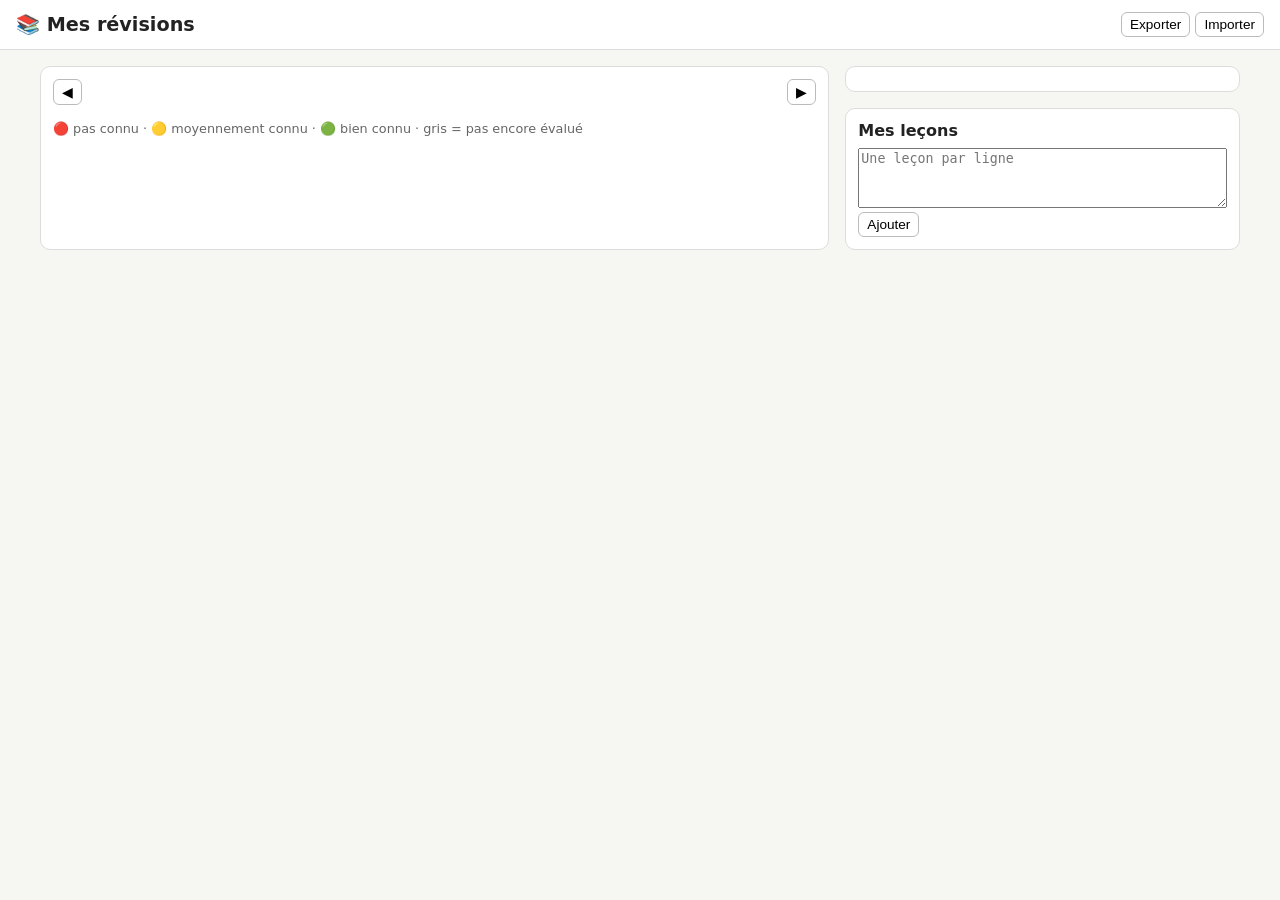
==== index.html @ 6e899a39 "Rename revisions.html to index.html" ====
<!doctype html>
<html lang="fr">
<head>
<meta charset="utf-8">
<meta name="viewport" content="width=device-width,initial-scale=1">
<title>Mes révisions</title>
<link rel="stylesheet" href="style.css">
<script src="script.js"></script>
</head>
<body>
<header>
  <h1>📚 Mes révisions</h1>
  <div>
    <button onclick="exporter()">Exporter</button>
    <button onclick="document.getElementById('fichier').click()">Importer</button>
    <input type="file" id="fichier" accept=".json" hidden onchange="importer(this)">
  </div>
</header>

<main>
  <section>
    <div class="nav">
      <button onclick="changerMois(-1)">◀</button>
      <strong id="titreMois"></strong>
      <button onclick="changerMois(1)">▶</button>
    </div>
    <div class="grille" id="grille"></div>
    <div class="legende">🔴 pas connu · 🟡 moyennement connu · 🟢 bien connu · gris = pas encore évalué</div>
  </section>

  <div>
    <section id="panneauJour" style="margin-bottom:16px"></section>
    <section>
      <h2>Mes leçons</h2>
      <textarea id="nouvelles" placeholder="Une leçon par ligne"></textarea>
      <button onclick="ajouterLecons()">Ajouter</button>
      <div id="listeLecons"></div>
    </section>
  </div>
</main>

</body>
</html>
---- style.css ----
body{font-family:system-ui,sans-serif;margin:0;background:#f6f6f3;color:#222}
  header{display:flex;flex-wrap:wrap;gap:8px;align-items:center;justify-content:space-between;padding:12px 16px;background:#fff;border-bottom:1px solid #ddd}
  h1{font-size:1.2rem;margin:0}
  main{display:grid;grid-template-columns:2fr 1fr;gap:16px;padding:16px;max-width:1200px;margin:auto}
  @media(max-width:800px){main{grid-template-columns:1fr}}
  section{background:#fff;border:1px solid #ddd;border-radius:10px;padding:12px}
  h2{font-size:1rem;margin:0 0 8px}
  button{cursor:pointer;border:1px solid #bbb;background:#fff;border-radius:6px;padding:4px 8px;font-size:.85rem}
  button:hover{background:#eee}
  .nav{display:flex;justify-content:space-between;align-items:center;margin-bottom:8px}
  .grille{display:grid;grid-template-columns:repeat(7,1fr);gap:3px}
  .entete{text-align:center;font-size:.75rem;color:#777}
  .jour{min-height:70px;border:1px solid #e3e3e3;border-radius:6px;padding:2px;cursor:pointer;overflow:hidden;font-size:.7rem}
  .jour:hover{background:#f0f4ff}
  .jour.autre{opacity:.4}
  .jour.today{border-color:#3b5bdb;border-width:2px}
  .jour.sel{background:#e7ecff}
  .jour .n{font-weight:600;font-size:.75rem}
  .chip{display:block;color:#fff;border-radius:3px;padding:0 3px;margin-top:1px;white-space:nowrap;overflow:hidden;text-overflow:ellipsis}
  .chip.done{opacity:.35;text-decoration:line-through}
  .ligne{display:flex;align-items:center;gap:6px;padding:4px 0;border-bottom:1px solid #eee;font-size:.9rem}
  .ligne .nom{flex:1}
  .pt{width:12px;height:12px;border-radius:50%;display:inline-block;flex:none}
  .niv button{padding:2px 5px}
  textarea{width:100%;box-sizing:border-box;min-height:60px}
  .legende{font-size:.8rem;color:#666;margin-top:8px}
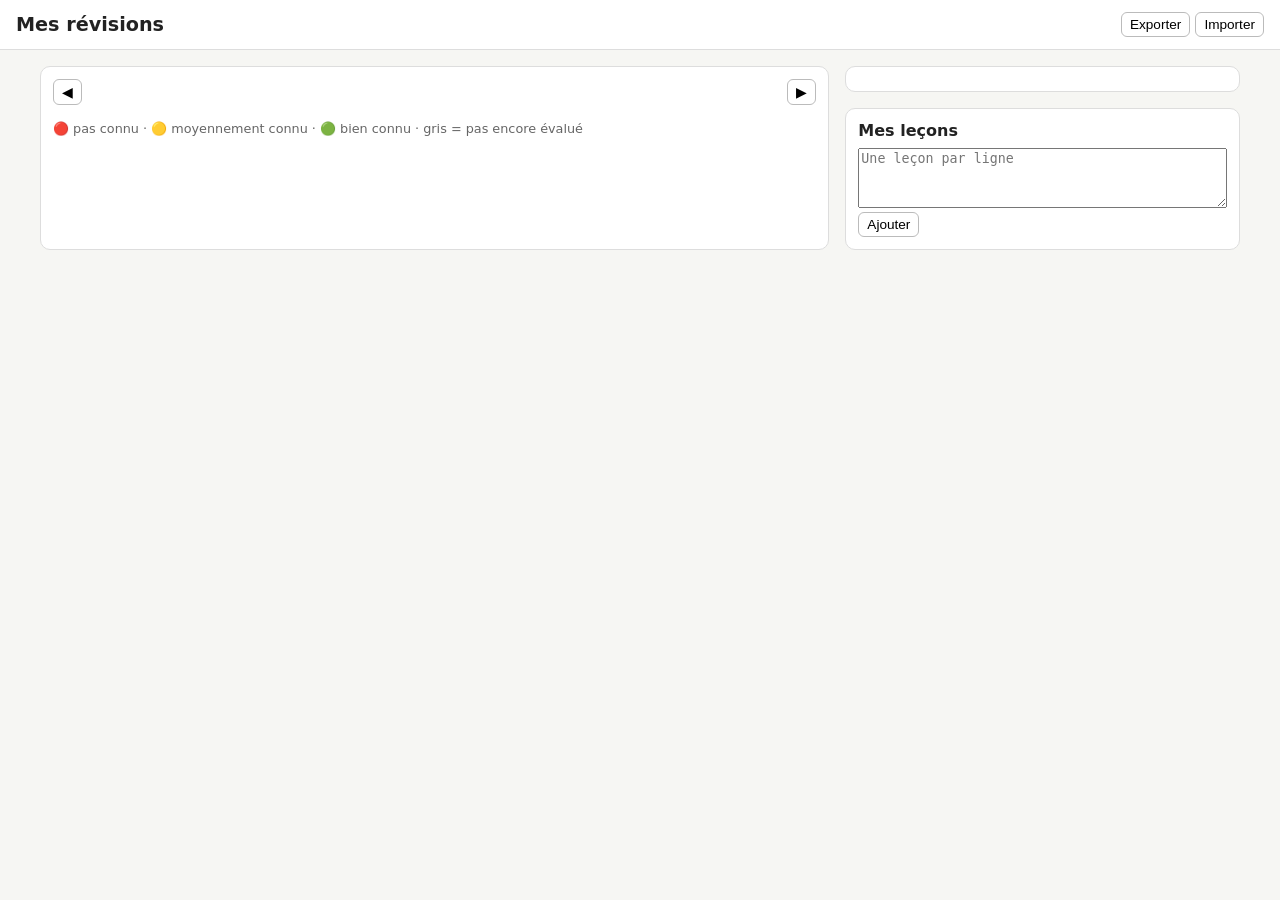
==== commit c15f293d: "Small fix try" ====
--- a/index.html
+++ b/index.html
@@ -9,7 +9,7 @@
 </head>
 <body>
 <header>
-  <h1>📚 Mes révisions</h1>
+  <h1>Mes révisions</h1>
   <div>
     <button onclick="exporter()">Exporter</button>
     <button onclick="document.getElementById('fichier').click()">Importer</button>
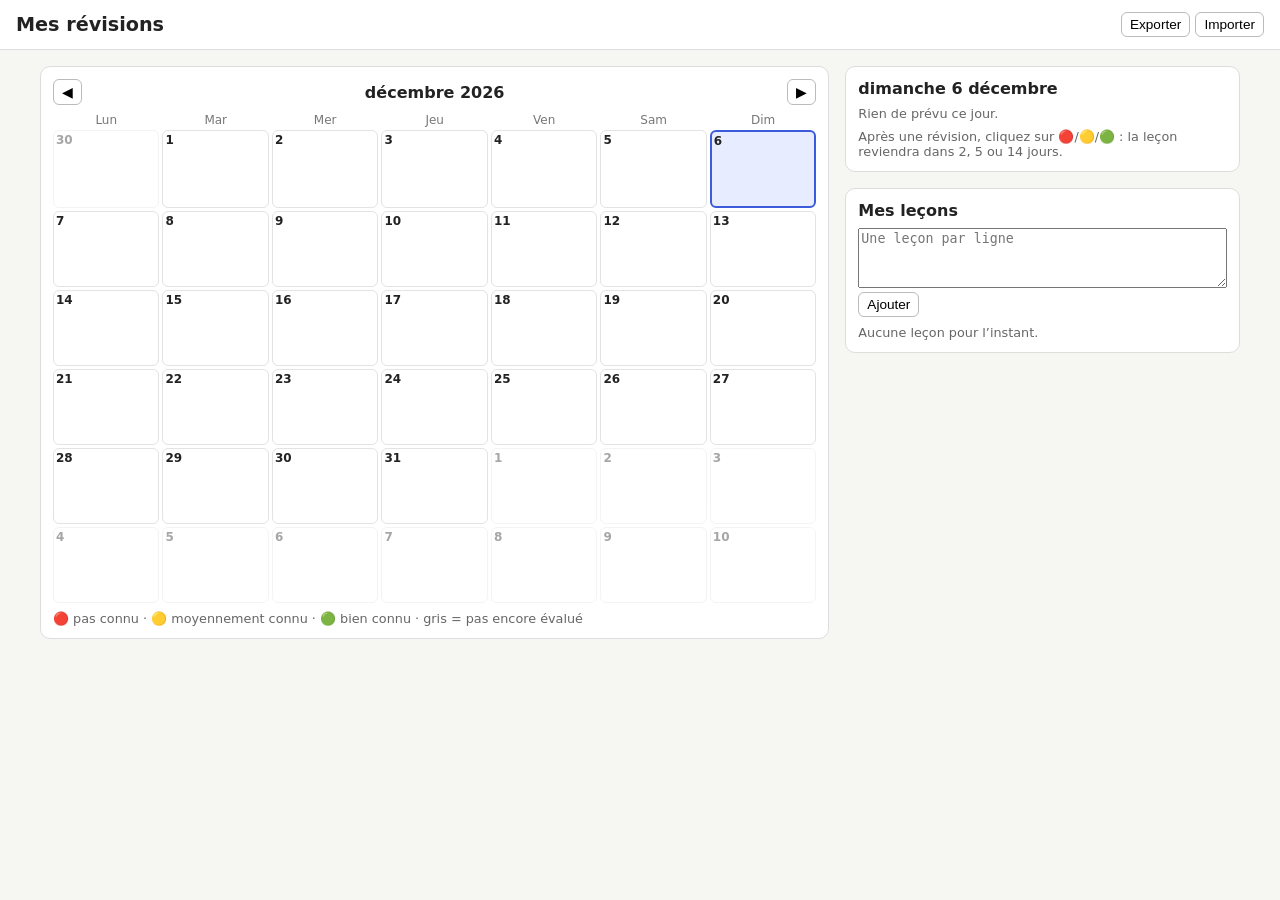
==== commit e795c82a: "back to undone state" ====
--- a/index.html
+++ b/index.html
@@ -5,7 +5,7 @@
 <meta name="viewport" content="width=device-width,initial-scale=1">
 <title>Mes révisions</title>
 <link rel="stylesheet" href="style.css">
-<script src="script.js"></script>
+
 </head>
 <body>
 <header>
@@ -39,5 +39,7 @@
   </div>
 </main>
 
+
+<script src="script.js"></script>
 </body>
 </html>
